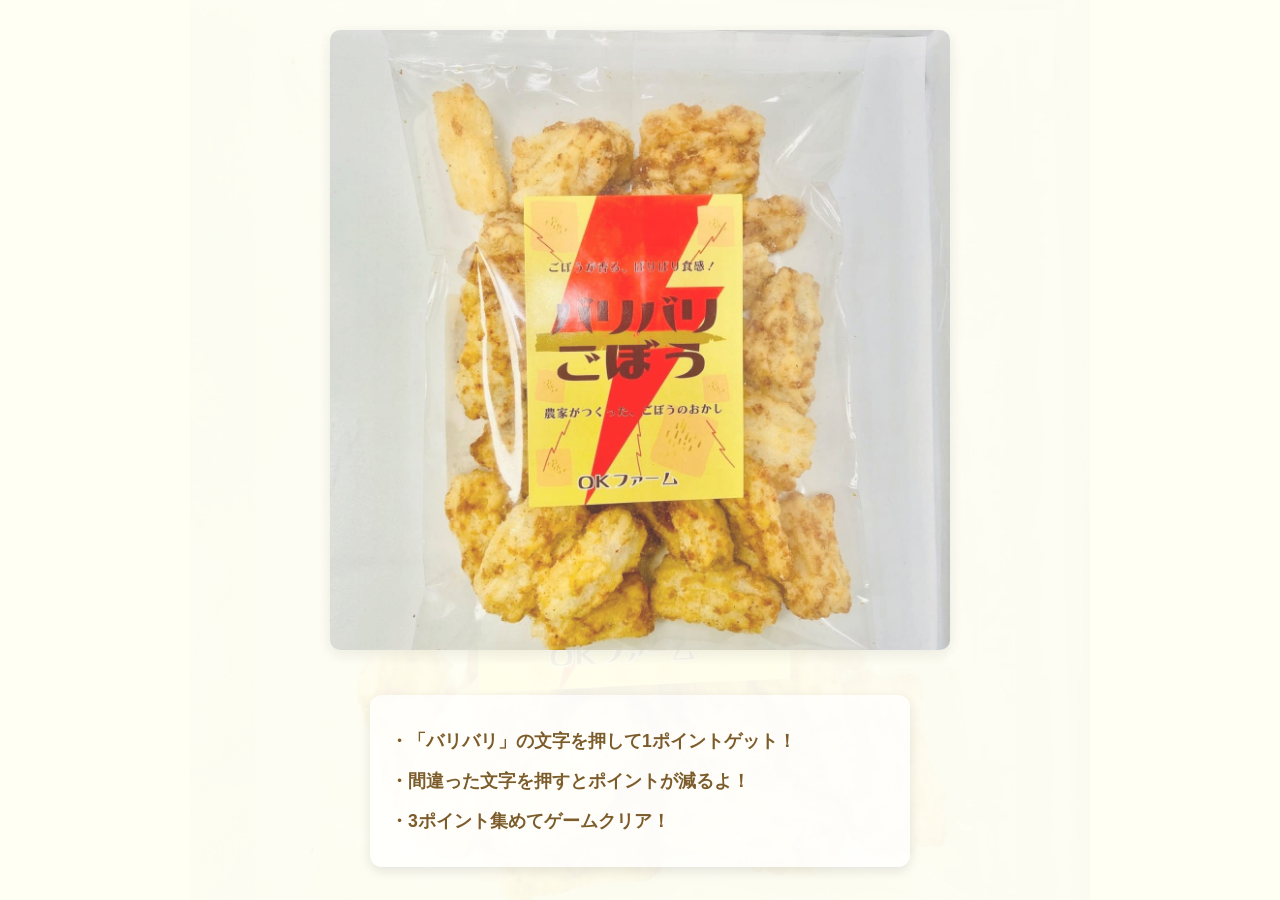
==== index.html @ 271e3c92 "feat: スタート画面にバリバリごぼうの画像を追加し、スタイリングを適用" ====
<!DOCTYPE html>
<html lang="ja">
<head>
  <meta charset="UTF-8">
  <meta name="viewport" content="width=device-width, initial-scale=1.0, maximum-scale=1.0, user-scalable=no">
  <meta name="mobile-web-app-capable" content="yes">
  <meta name="apple-mobile-web-app-capable" content="yes">
  <title>バリバリごぼうゲーム</title>
  <link rel="stylesheet" href="style.css">
</head>
<body>
  <div id="cover-image">
    <img src="baribari-photo.jpg" alt="バリバリごぼう" id="cover-gobou">
    <div id="start-screen" class="screen">
      <h1>バリバリごぼうゲーム</h1>
      <img src="baribari-photo.jpg" alt="バリバリごぼうイラスト" class="start-screen-gobou-img">
      <div class="game-rules">
        <p>・「バリバリ」の文字を押して1ポイントゲット！</p>
        <p>・間違った文字を押すとポイントが減るよ！</p>
        <p>・3ポイント集めてゲームクリア！</p>
      </div>
      <button id="start-btn">スタート</button>
    </div>
  </div>
  
  <div id="game-screen">
    <div class="game-ui">
      <div class="score">バリバリを3つ集めろ⚡️</div>
      <div class="timer">残り時間: <span id="timer">20</span>秒</div>
    </div>
    <div id="message"></div>
    <div id="eruption-area"></div>
    <img id="gobou-img" src="baribari-photo.jpg" alt="バリバリごぼう">
  </div>
  
  <!-- クリア画面 -->
  <div id="clear-screen" class="screen" style="display: none;">
    <div class="clear-container">
      <h1>おめでとう！</h1>
      <p>あなたにはバリバリごぼうのクーポンコードをプレゼントします！</p>
      <div class="coupon-box">
        <p>バリバリごぼうが10%オフで買えるクーポンコードは</p>
        <div class="coupon-code">20252025</div>
        <p>です</p>
      </div>
      <div class="amazon-link">
        <p>クーポンコードが使えるAmazonページはこちら</p>
        <a href="https://www.amazon.co.jp/storefront?me=A8NHT3ZCZF4DP" target="_blank" class="amazon-button">
          <span>Amazonで見る</span>
        </a>
      </div>
      <button id="restart-btn" class="start-button">もう一度遊ぶ</button>
    </div>
  </div>
  
  <script src="game.js"></script>
</body>
</html>
---- style.css ----
body {
  background: #f8f5ef;
  font-family: 'Segoe UI', 'ヒラギノ角ゴ ProN', 'Hiragino Kaku Gothic ProN', Meiryo, sans-serif;
  margin: 0;
  padding: 0;
  min-height: 100vh;
  width: 100%;
  touch-action: manipulation;
  overflow-x: hidden;
}

/* ゲーム中のみスクロールを無効化 */
body.game-active {
  height: 100vh;
  overflow: hidden;
  position: fixed;
  width: 100%;
}

/* ゲーム画面 */
#game-screen {
  position: fixed;
  left: 0;
  top: 0;
  width: 100vw;
  height: 100vh;
  display: none; /* 初期は非表示 */
  flex-direction: column;
  justify-content: space-between;
  align-items: center;
  background: #f8f5ef;
  z-index: 100;
  overflow: hidden;
}
.game-ui {
  position: fixed;
  top: 20px;
  left: 0;
  width: 100%;
  display: flex;
  justify-content: space-between;
  padding: 0 20px;
  box-sizing: border-box;
  z-index: 100;
  pointer-events: none;
}

.score {
  font-size: 2em;
  color: #7c5c2b;
  background: rgba(255, 255, 255, 0.8);
  padding: 10px 20px;
  border-radius: 30px;
  box-shadow: 0 3px 10px rgba(0, 0, 0, 0.15);
  margin: 10px;
  font-weight: bold;
}

.timer {
  font-size: 2em;
  color: #7c5c2b;
  background: rgba(255, 255, 255, 0.8);
  padding: 10px 20px;
  border-radius: 30px;
  box-shadow: 0 3px 10px rgba(0, 0, 0, 0.15);
  margin: 10px;
  font-weight: bold;
}

@media (max-width: 768px) {
  .score, .timer {
    font-size: 1.5em;
    padding: 6px 12px;
    margin: 6px;
  }
  
  .clear-container h1 {
    font-size: 2em;
  }
  
  .clear-container p {
    font-size: 1em;
  }
  
  .coupon-box {
    padding: 12px;
    margin: 15px 0;
  }
  
  .coupon-code {
    font-size: 1.5em;
    padding: 8px 12px;
  }
  
  .amazon-button {
    padding: 10px 20px;
    font-size: 1em;
  }
  
  #restart-btn {
    margin-top: 20px;
    padding: 10px 20px;
    font-size: 1.1em;
  }
}
#message {
  position: fixed;
  top: 70px;
  left: 50%;
  transform: translateX(-50%);
  font-size: 1.8em;
  color: #e67e22;
  font-weight: bold;
  background: rgba(255, 255, 255, 0.8);
  padding: 10px 25px;
  border-radius: 30px;
  box-shadow: 0 3px 10px rgba(0, 0, 0, 0.2);
  z-index: 100;
  text-align: center;
  min-width: 200px;
  pointer-events: none;
  opacity: 0;
  transition: opacity 0.3s ease;
}

#message.show {
  opacity: 1;
}
#cover-image {
  position: fixed;
  left: 0;
  top: 0;
  width: 100vw;
  height: 100vh;
  background: #fffbe9;
  display: flex;
  align-items: center;
  justify-content: center;
  z-index: 300;
  position: relative;
}
#start-screen.screen {
  position: absolute;
  left: 0;
  top: 0;
  width: 100vw;
  height: 100vh;
  background: transparent;
  display: flex;
  flex-direction: column;
  align-items: center;
  justify-content: center;
  z-index: 2;
}
#cover-gobou {
  width: 100vw;
  height: 100vh;
  object-fit: contain;
  display: block;
  max-width: 100vw;
  max-height: 100vh;
  opacity: 0.5;
  position: absolute;
  left: 0;
  top: 0;
  z-index: 1;
}
#gobou-img {
  position: fixed;
  left: 50%;
  bottom: 0;
  transform: translateX(-50%);
  width: 90%;
  max-width: 400px;
  height: auto;
  max-height: 30vh;
  object-fit: contain;
  z-index: 10;
  user-select: none;
  pointer-events: none;
  background: #fffbe9;
  box-shadow: 0 -2px 20px #e7c87a33;
  border-radius: 20px 20px 0 0;
  padding: 10px 10px 0;
  box-sizing: border-box;
}
@media (max-width: 600px) {
  #gobou-img {
    width: 95vw;
    height: 18vw;
    min-height: 60px;
    max-width: 99vw;
    left: 50%;
    bottom: 0;
    transform: translateX(-50%);
  }
  #cover-gobou {
    width: 100vw;
    height: 100vh;
    max-width: 100vw;
    max-height: 100vh;
  }
}
#eruption-area {
  position: fixed;
  left: 0;
  bottom: 120px;
  width: 100vw;
  height: 70vh;
  pointer-events: none;
  z-index: 20;
}
.eruption-word {
  position: fixed;
  font-size: 3em;
  font-weight: bold;
  color: #b86b1b;
  text-shadow: 2px 2px 8px #fff6e0, 0 0 8px #d8b36a;
  cursor: pointer;
  user-select: none;
  pointer-events: auto;
  opacity: 0;
  animation: eruption 5s linear forwards;
  will-change: transform, opacity;
  -webkit-tap-highlight-color: transparent;
  min-width: 120px;
  text-align: center;
  padding: 10px;
  z-index: 1000;
}

@media (max-width: 768px) {
  .eruption-word {
    font-size: 2.5em;
    min-width: 100px;
  }
}

@keyframes eruption {
  0% {
    opacity: 0;
    transform: translate(0, 0) scale(0.9);
  }
  5% {
    opacity: 1;
  }
  95% {
    opacity: 1;
  }
  100% {
    opacity: 0;
    transform: translate(
      var(--end-x, 0),
      var(--end-y, -80vh)
    ) scale(1);
  }
}
#start-screen.screen {
  position: fixed;
  left: 0;
  top: 0;
  width: 100vw;
  height: 100vh;
  background: rgba(255,255,245,0.9);
  display: flex;
  flex-direction: column;
  align-items: center;
  justify-content: center;
  z-index: 200;
  padding: 20px;
  box-sizing: border-box;
}

/* ゲームルールのスタイル */
.game-rules {
  margin: 25px 0;
  padding: 20px;
  background: rgba(255, 255, 255, 0.7);
  border-radius: 12px;
  box-shadow: 0 4px 12px rgba(0, 0, 0, 0.1);
  max-width: 500px;
  width: 90%;
  text-align: left;
}

.game-rules p {
  margin: 12px 0;
  font-size: 1.1em;
  color: #7c5c2b;
  font-weight: bold;
  line-height: 1.6;
}

/* スタート画面のバリバリごぼう画像 */
.start-screen-gobou-img {
  max-width: 50%;
  height: auto;
  display: block;
  margin: 20px auto;
  opacity: 0.8;
  box-shadow: 0 4px 15px rgba(0, 0, 0, 0.1);
  border-radius: 10px;
}

/* モバイル対応 */
@media (max-width: 768px) {
  .game-rules {
    padding: 15px;
    margin: 20px 0;
  }
  
  .game-rules p {
    font-size: 1em;
    margin: 10px 0;
  }

  .start-screen-gobou-img {
    max-width: 60%;
    margin: 15px auto;
  }

  .game-rules {
    margin-top: 15px;
  }
}
#start-btn {
  font-size: 1.5em;
  padding: 0.6em 2em;
  background: #f7d27a;
  border: none;
  border-radius: 12px;
  color: #7c5c2b;
  font-weight: bold;
  box-shadow: 0 2px 8px #e7c87a66;
  cursor: pointer;
  margin-top: 1em;
  transition: background 0.2s;
}
#start-btn:hover, #restart-btn:hover {
  background: #ffe7a7;
  transform: translateY(-2px);
  box-shadow: 0 4px 12px rgba(0, 0, 0, 0.2);
}

#start-btn:active, #restart-btn:active {
  transform: translateY(0);
  box-shadow: 0 2px 6px rgba(0, 0, 0, 0.2);
}

/* クリア画面 */
#clear-screen {
  position: fixed;
  top: 0;
  left: 0;
  width: 100%;
  height: 100%;
  background: #fff9e6;
  display: none;
  flex-direction: column;
  justify-content: flex-start;
  align-items: center;
  text-align: center;
  padding: 20px;
  overflow-y: auto;
  -webkit-overflow-scrolling: touch;
  z-index: 500;
  box-sizing: border-box;
  pointer-events: auto;
}

.clear-container {
  max-width: 600px;
  width: 90%;
  background: white;
  padding: 30px;
  border-radius: 20px;
  box-shadow: 0 10px 30px rgba(0, 0, 0, 0.1);
  margin: 30px 0;
  box-sizing: border-box;
}

.clear-container h1 {
  color: #e67e22;
  margin-bottom: 20px;
  font-size: 2.5em;
}

.clear-container p {
  font-size: 1.2em;
  line-height: 1.6;
  margin-bottom: 20px;
  color: #333;
}

.coupon-box {
  background: #fff8e1;
  border: 2px dashed #ffc107;
  border-radius: 10px;
  padding: 15px;
  margin: 20px 0;
  box-sizing: border-box;
  word-break: break-all;
}

.coupon-code {
  font-size: 2em;
  font-weight: bold;
  color: #e67e22;
  margin: 15px 0;
  letter-spacing: 2px;
  text-shadow: 1px 1px 2px rgba(0,0,0,0.1);
  background: #fff;
  padding: 10px 15px;
  border-radius: 8px;
  display: inline-block;
  border: 2px solid #ff9800;
  word-break: break-all;
  width: 90%;
  max-width: 300px;
  box-sizing: border-box;
  font-family: monospace;
}

.amazon-link {
  margin: 30px 0;
}

.amazon-link p {
  margin-bottom: 15px;
  color: #555;
}

.amazon-button {
  display: inline-block;
  background: #ff9900;
  color: white !important;
  text-decoration: none;
  padding: 12px 25px;
  border-radius: 30px;
  font-weight: bold;
  font-size: 1.1em;
  transition: all 0.3s ease;
  box-shadow: 0 4px 8px rgba(255, 153, 0, 0.3);
}

.amazon-button:hover {
  background: #e68a00;
  transform: translateY(-2px);
  box-shadow: 0 6px 12px rgba(255, 153, 0, 0.4);
}

.amazon-button:active {
  transform: translateY(0);
}

#restart-btn {
  margin-top: 30px;
  font-size: 1.2em;
  padding: 12px 30px;
  background: #f7d27a;
  border: none;
  border-radius: 30px;
  color: #7c5c2b;
  font-weight: bold;
  cursor: pointer;
  transition: all 0.3s ease;
  box-shadow: 0 4px 8px rgba(0, 0, 0, 0.1);
}
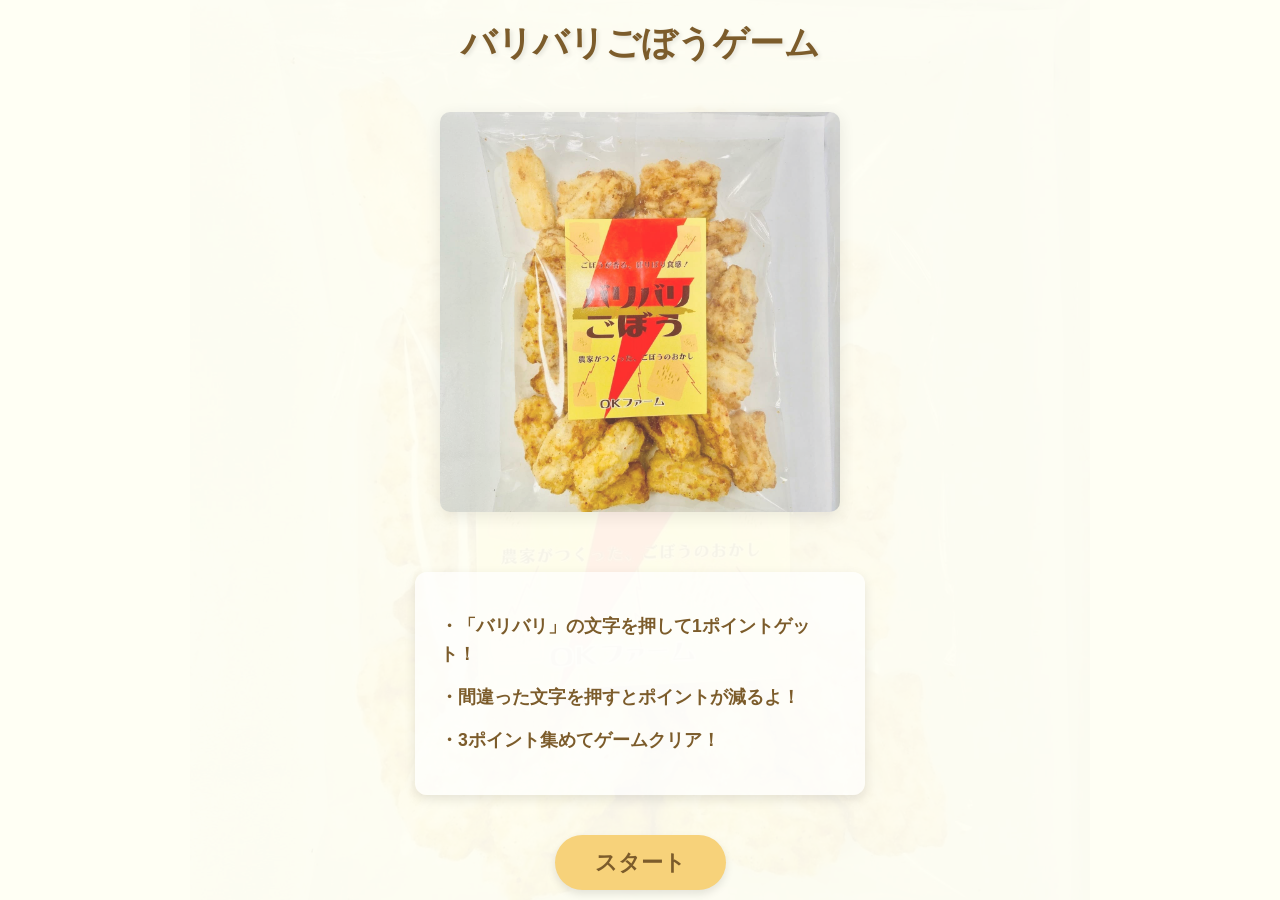
==== commit b6a23db8: "クリア画面のメッセージを更新し、SNSボタンを追加" ====
--- a/index.html
+++ b/index.html
@@ -37,16 +37,22 @@
   <div id="clear-screen" class="screen" style="display: none;">
     <div class="clear-container">
       <h1>おめでとう！</h1>
-      <p>あなたにはバリバリごぼうのクーポンコードをプレゼントします！</p>
+      <p><strong>バリバリごぼうの<br>Amazonクーポンコードをプレゼントします！</strong></p>
       <div class="coupon-box">
         <p>バリバリごぼうが10%オフで買えるクーポンコードは</p>
         <div class="coupon-code">20252025</div>
-        <p>です</p>
+        <p class="screenshot-reminder">※スクリーンショットをしておいてね</p>
       </div>
       <div class="amazon-link">
         <p>クーポンコードが使えるAmazonページはこちら</p>
         <a href="https://www.amazon.co.jp/storefront?me=A8NHT3ZCZF4DP" target="_blank" class="amazon-button">
           <span>Amazonで見る</span>
+        </a>
+      </div>
+      <div class="sns-link">
+        <p>OKファームのSNSはこちら</p>
+        <a href="https://lit.link/okfarm" target="_blank" class="sns-button">
+          <span>SNSを見る</span>
         </a>
       </div>
       <button id="restart-btn" class="start-button">もう一度遊ぶ</button>
--- a/style.css
+++ b/style.css
@@ -3,10 +3,11 @@
   font-family: 'Segoe UI', 'ヒラギノ角ゴ ProN', 'Hiragino Kaku Gothic ProN', Meiryo, sans-serif;
   margin: 0;
   padding: 0;
-  min-height: 100vh;
   width: 100%;
+  height: 100vh;
+  overflow: hidden;
+  position: fixed;
   touch-action: manipulation;
-  overflow-x: hidden;
 }
 
 /* ゲーム中のみスクロールを無効化 */
@@ -265,20 +266,31 @@
   display: flex;
   flex-direction: column;
   align-items: center;
-  justify-content: center;
-  z-index: 200;
+  justify-content: space-evenly;
+  z-index: 300;
   padding: 20px;
   box-sizing: border-box;
+  overflow-y: hidden;
+  -webkit-overflow-scrolling: auto;
+  pointer-events: auto;
+}
+
+#start-screen.screen h1 {
+  color: #7c5c2b;
+  font-size: 2.2em;
+  text-align: center;
+  margin: 0 0 15px 0;
+  text-shadow: 2px 2px 4px rgba(0, 0, 0, 0.1);
 }
 
 /* ゲームルールのスタイル */
 .game-rules {
-  margin: 25px 0;
-  padding: 20px;
+  margin: 10px 0;
+  padding: 15px;
   background: rgba(255, 255, 255, 0.7);
   border-radius: 12px;
   box-shadow: 0 4px 12px rgba(0, 0, 0, 0.1);
-  max-width: 500px;
+  max-width: 400px;
   width: 90%;
   text-align: left;
 }
@@ -293,10 +305,11 @@
 
 /* スタート画面のバリバリごぼう画像 */
 .start-screen-gobou-img {
-  max-width: 50%;
+  max-width: 250px;
+  width: 70%;
   height: auto;
   display: block;
-  margin: 20px auto;
+  margin: 0 auto;
   opacity: 0.8;
   box-shadow: 0 4px 15px rgba(0, 0, 0, 0.1);
   border-radius: 10px;
@@ -306,35 +319,70 @@
 @media (max-width: 768px) {
   .game-rules {
     padding: 15px;
-    margin: 20px 0;
+    margin: 15px 0;
+    width: 95%;
   }
   
   .game-rules p {
-    font-size: 1em;
-    margin: 10px 0;
+    font-size: 0.95em;
+    margin: 12px 0;
+    line-height: 1.5;
   }
 
   .start-screen-gobou-img {
-    max-width: 60%;
+    max-width: 250px;
+    width: 85%;
     margin: 15px auto;
   }
 
+  #start-btn {
+    margin-top: 10px;
+    padding: 12px 25px;
+    font-size: 1.2em;
+  }
+
+  #start-screen.screen {
+    padding: 15px;
+    justify-content: flex-start;
+    padding-top: 30px;
+  }
+}
+/* PC向けスタイル */
+@media (min-width: 769px) {
+  .start-screen-gobou-img {
+    max-width: 400px;
+    margin: 30px auto;
+  }
+
   .game-rules {
-    margin-top: 15px;
-  }
-}
+    margin: 30px 0;
+    padding: 25px;
+  }
+
+  .game-rules p {
+    font-size: 1.1em;
+    margin: 15px 0;
+  }
+
+  #start-btn {
+    margin-top: 20px;
+    font-size: 1.6em;
+    padding: 12px 40px;
+  }
+}
+
 #start-btn {
-  font-size: 1.5em;
-  padding: 0.6em 2em;
+  font-size: 1.4em;
+  padding: 12px 40px;
   background: #f7d27a;
   border: none;
-  border-radius: 12px;
+  border-radius: 30px;
   color: #7c5c2b;
   font-weight: bold;
-  box-shadow: 0 2px 8px #e7c87a66;
+  box-shadow: 0 4px 8px rgba(0, 0, 0, 0.1);
   cursor: pointer;
-  margin-top: 1em;
-  transition: background 0.2s;
+  margin: 10px 0;
+  transition: all 0.2s ease;
 }
 #start-btn:hover, #restart-btn:hover {
   background: #ffe7a7;
@@ -421,6 +469,15 @@
   font-family: monospace;
 }
 
+.screenshot-reminder {
+  color: #e67e22;
+  font-size: 0.9em;
+  margin-top: 10px;
+  font-weight: bold;
+  text-align: center;
+  width: 100%;
+}
+
 .amazon-link {
   margin: 30px 0;
 }
@@ -453,6 +510,39 @@
   transform: translateY(0);
 }
 
+/* SNSリンク */
+.sns-link {
+  margin: 20px 0 30px;
+}
+
+.sns-link p {
+  margin-bottom: 15px;
+  color: #555;
+}
+
+.sns-button {
+  display: inline-block;
+  background: #3b5998; /* Facebookの青をベースに */
+  color: white !important;
+  text-decoration: none;
+  padding: 12px 25px;
+  border-radius: 30px;
+  font-weight: bold;
+  font-size: 1.1em;
+  transition: all 0.3s ease;
+  box-shadow: 0 4px 8px rgba(59, 89, 152, 0.3);
+}
+
+.sns-button:hover {
+  background: #2d4373;
+  transform: translateY(-2px);
+  box-shadow: 0 6px 12px rgba(59, 89, 152, 0.4);
+}
+
+.sns-button:active {
+  transform: translateY(0);
+}
+
 #restart-btn {
   margin-top: 30px;
   font-size: 1.2em;
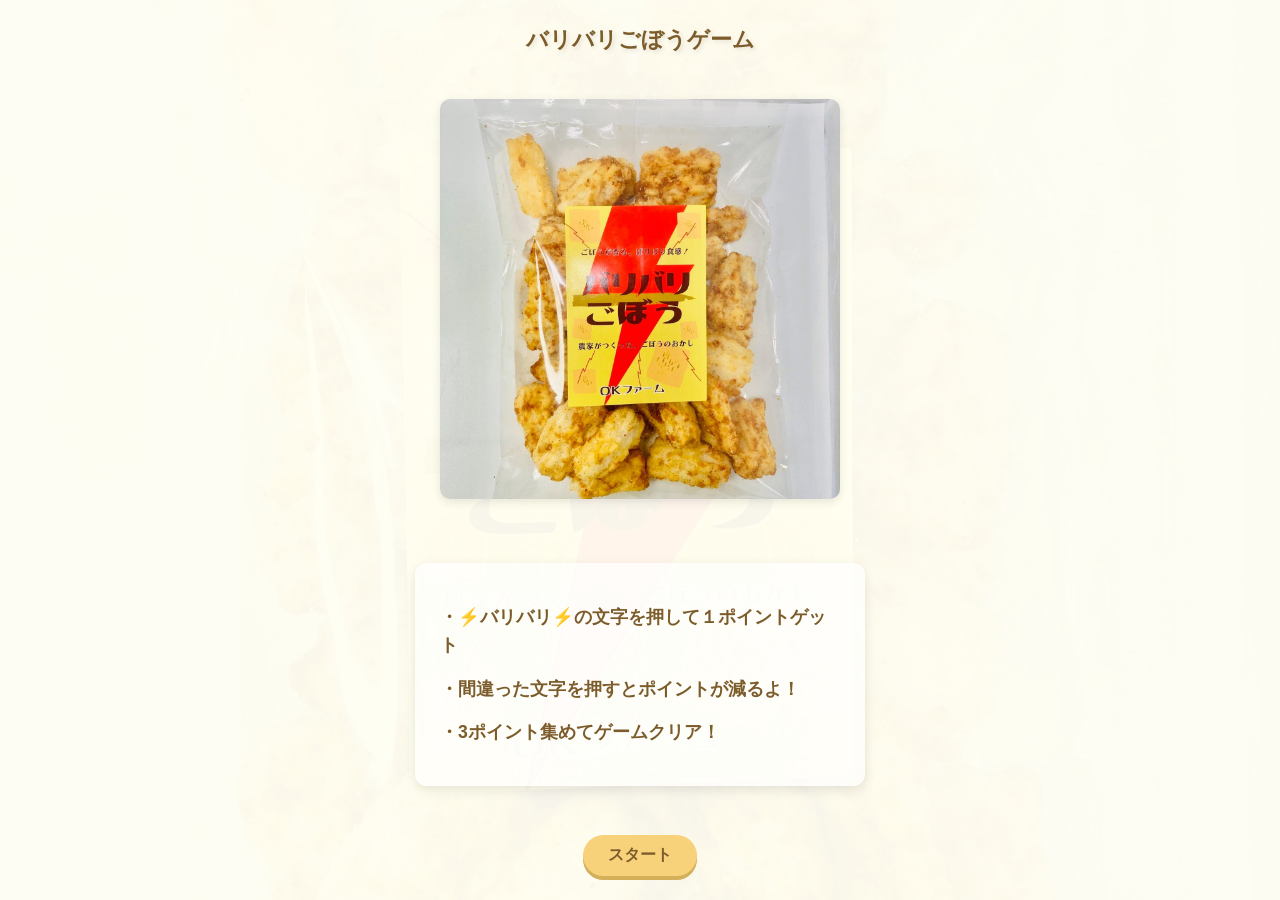
==== commit c69f81b5: "スマホ表示の再調整と文言修正" ====
--- a/index.html
+++ b/index.html
@@ -15,7 +15,7 @@
       <h1>バリバリごぼうゲーム</h1>
       <img src="baribari-photo.jpg" alt="バリバリごぼうイラスト" class="start-screen-gobou-img">
       <div class="game-rules">
-        <p>・「バリバリ」の文字を押して1ポイントゲット！</p>
+        <p>・⚡️<strong>バリバリ</strong>⚡️の文字を押して１ポイントゲット</p>
         <p>・間違った文字を押すとポイントが減るよ！</p>
         <p>・3ポイント集めてゲームクリア！</p>
       </div>
--- a/style.css
+++ b/style.css
@@ -70,9 +70,9 @@
 
 @media (max-width: 768px) {
   .score, .timer {
-    font-size: 1.5em;
-    padding: 6px 12px;
-    margin: 6px;
+    font-size: 1.2em;
+    padding: 5px 10px;
+    margin: 5px;
   }
   
   .clear-container h1 {
@@ -154,13 +154,11 @@
   z-index: 2;
 }
 #cover-gobou {
-  width: 100vw;
-  height: 100vh;
-  object-fit: contain;
+  width: 100%;
+  height: 100%;
+  object-fit: cover;
   display: block;
-  max-width: 100vw;
-  max-height: 100vh;
-  opacity: 0.5;
+  opacity: 0.4;
   position: absolute;
   left: 0;
   top: 0;
@@ -187,13 +185,14 @@
 }
 @media (max-width: 600px) {
   #gobou-img {
-    width: 95vw;
-    height: 18vw;
-    min-height: 60px;
-    max-width: 99vw;
+    width: 90vw;
+    height: 15vw;
+    min-height: 50px;
+    max-width: 95vw;
     left: 50%;
     bottom: 0;
     transform: translateX(-50%);
+    padding: 5px 5px 0;
   }
   #cover-gobou {
     width: 100vw;
@@ -277,9 +276,9 @@
 
 #start-screen.screen h1 {
   color: #7c5c2b;
-  font-size: 2.2em;
+  font-size: 1.4em;
   text-align: center;
-  margin: 0 0 15px 0;
+  margin: 0 15px 10px 15px;
   text-shadow: 2px 2px 4px rgba(0, 0, 0, 0.1);
 }
 
@@ -305,14 +304,12 @@
 
 /* スタート画面のバリバリごぼう画像 */
 .start-screen-gobou-img {
+  width: 70%;
   max-width: 250px;
-  width: 70%;
   height: auto;
-  display: block;
-  margin: 0 auto;
-  opacity: 0.8;
-  box-shadow: 0 4px 15px rgba(0, 0, 0, 0.1);
   border-radius: 10px;
+  margin: 0 auto 15px;
+  box-shadow: 0 3px 10px rgba(0, 0, 0, 0.1);
 }
 
 /* モバイル対応 */
@@ -330,8 +327,7 @@
   }
 
   .start-screen-gobou-img {
-    max-width: 250px;
-    width: 85%;
+    width: 75%;
     margin: 15px auto;
   }
 
@@ -372,18 +368,20 @@
 }
 
 #start-btn {
-  font-size: 1.4em;
-  padding: 12px 40px;
+  margin-top: 15px;
+  font-size: 1em;
+  padding: 10px 25px;
   background: #f7d27a;
+  color: #7c5c2b;
   border: none;
-  border-radius: 30px;
-  color: #7c5c2b;
-  font-weight: bold;
-  box-shadow: 0 4px 8px rgba(0, 0, 0, 0.1);
+  border-radius: 50px;
   cursor: pointer;
-  margin: 10px 0;
-  transition: all 0.2s ease;
-}
+  box-shadow: 0 4px 0 #d4b05a;
+  transition: all 0.2s;
+  font-weight: bold;
+  z-index: 10;
+}
+
 #start-btn:hover, #restart-btn:hover {
   background: #ffe7a7;
   transform: translateY(-2px);
@@ -392,7 +390,6 @@
 
 #start-btn:active, #restart-btn:active {
   transform: translateY(0);
-  box-shadow: 0 2px 6px rgba(0, 0, 0, 0.2);
 }
 
 /* クリア画面 */
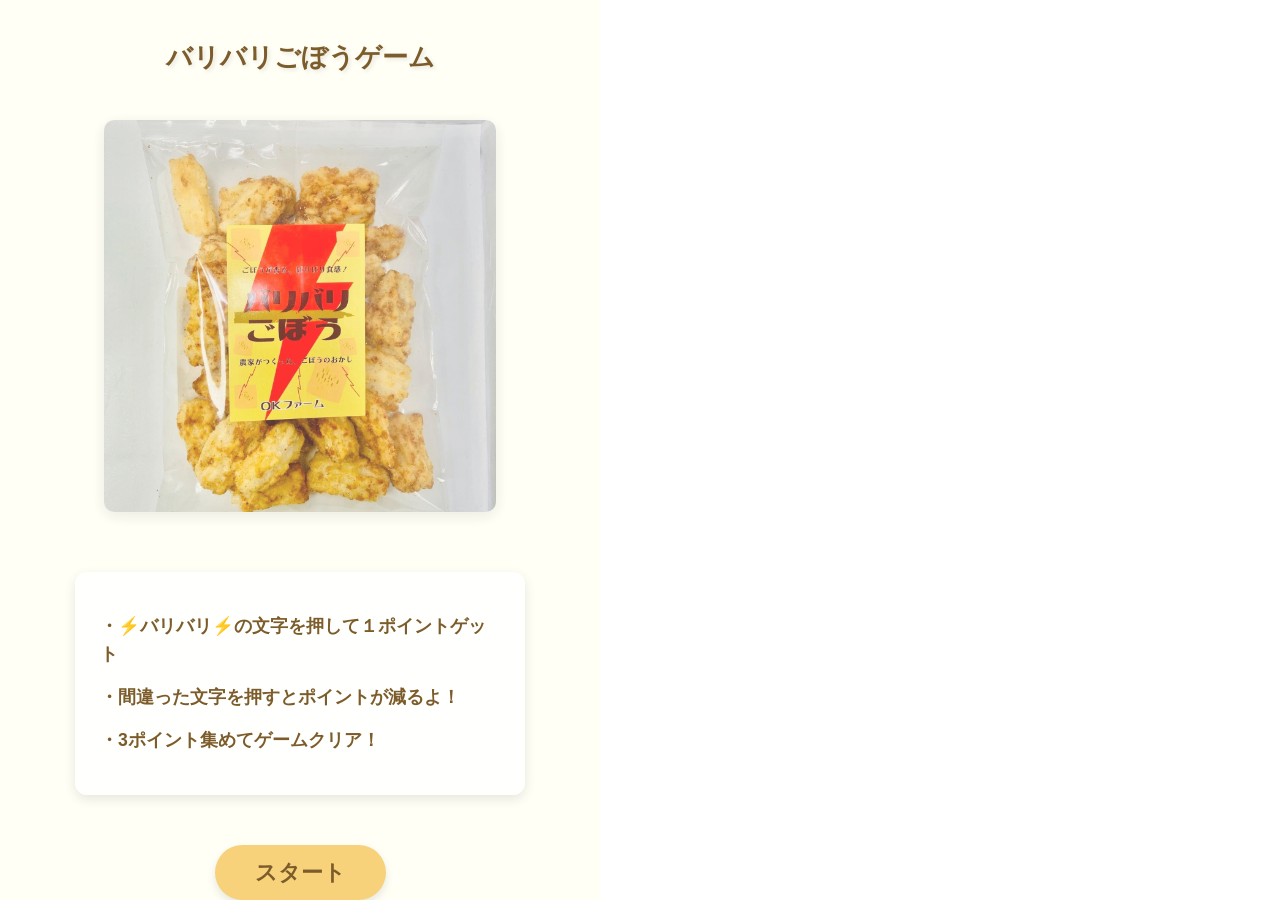
==== commit 9074d663: "スタート画面のスクロール問題を修正し、不要な背景画像を削除" ====
--- a/index.html
+++ b/index.html
@@ -10,7 +10,6 @@
 </head>
 <body>
   <div id="cover-image">
-    <img src="baribari-photo.jpg" alt="バリバリごぼう" id="cover-gobou">
     <div id="start-screen" class="screen">
       <h1>バリバリごぼうゲーム</h1>
       <img src="baribari-photo.jpg" alt="バリバリごぼうイラスト" class="start-screen-gobou-img">
--- a/style.css
+++ b/style.css
@@ -1,13 +1,19 @@
+html, body {
+  margin: 0;
+  padding: 0;
+  width: 100%;
+  height: 100%;
+  overflow: hidden;
+}
+
 body {
   background: #f8f5ef;
   font-family: 'Segoe UI', 'ヒラギノ角ゴ ProN', 'Hiragino Kaku Gothic ProN', Meiryo, sans-serif;
-  margin: 0;
-  padding: 0;
-  width: 100%;
-  height: 100vh;
-  overflow: hidden;
-  position: fixed;
+  position: relative;
   touch-action: manipulation;
+  -webkit-overflow-scrolling: touch;
+  height: 100%;
+  overflow-y: auto;
 }
 
 /* ゲーム中のみスクロールを無効化 */
@@ -70,9 +76,9 @@
 
 @media (max-width: 768px) {
   .score, .timer {
-    font-size: 1.2em;
-    padding: 5px 10px;
-    margin: 5px;
+    font-size: 1.5em;
+    padding: 6px 12px;
+    margin: 6px;
   }
   
   .clear-container h1 {
@@ -128,42 +134,29 @@
   opacity: 1;
 }
 #cover-image {
-  position: fixed;
-  left: 0;
-  top: 0;
-  width: 100vw;
-  height: 100vh;
-  background: #fffbe9;
+  width: 100%;
+  min-height: 100%;
+  background: #ffffff;
   display: flex;
+  flex-direction: column;
   align-items: center;
-  justify-content: center;
   z-index: 300;
-  position: relative;
+  padding: 20px 0 80px;
+  box-sizing: border-box;
 }
 #start-screen.screen {
-  position: absolute;
-  left: 0;
-  top: 0;
-  width: 100vw;
-  height: 100vh;
+  width: 100%;
+  max-width: 600px;
+  margin: 0 auto;
   background: transparent;
   display: flex;
   flex-direction: column;
   align-items: center;
-  justify-content: center;
   z-index: 2;
-}
-#cover-gobou {
-  width: 100%;
-  height: 100%;
-  object-fit: cover;
-  display: block;
-  opacity: 0.4;
-  position: absolute;
-  left: 0;
-  top: 0;
-  z-index: 1;
-}
+  padding: 20px;
+  box-sizing: border-box;
+}
+
 #gobou-img {
   position: fixed;
   left: 50%;
@@ -185,14 +178,13 @@
 }
 @media (max-width: 600px) {
   #gobou-img {
-    width: 90vw;
-    height: 15vw;
-    min-height: 50px;
-    max-width: 95vw;
+    width: 95vw;
+    height: 18vw;
+    min-height: 60px;
+    max-width: 99vw;
     left: 50%;
     bottom: 0;
     transform: translateX(-50%);
-    padding: 5px 5px 0;
   }
   #cover-gobou {
     width: 100vw;
@@ -265,25 +257,29 @@
   display: flex;
   flex-direction: column;
   align-items: center;
-  justify-content: space-evenly;
+  justify-content: flex-start; /* 上から配置するように変更 */
   z-index: 300;
-  padding: 20px;
-  box-sizing: border-box;
-  overflow-y: hidden;
-  -webkit-overflow-scrolling: auto;
+  padding: 30px 20px; /* 上下の余白を調整 */
+  box-sizing: border-box;
+  overflow-y: auto;
+  -webkit-overflow-scrolling: touch; /* スムーズなスクロールのため追加 */
   pointer-events: auto;
 }
 
 #start-screen.screen h1 {
   color: #7c5c2b;
-  font-size: 1.4em;
+  font-size: 1.6em;
   text-align: center;
-  margin: 0 15px 10px 15px;
+  margin: 10px 15px 15px 15px;
   text-shadow: 2px 2px 4px rgba(0, 0, 0, 0.1);
 }
 
 /* ゲームルールのスタイル */
 .game-rules {
+  background: rgba(255, 255, 255, 0.8);
+  border-radius: 15px;
+  padding: 12px 15px;
+  margin: 10px 0 20px;
   margin: 10px 0;
   padding: 15px;
   background: rgba(255, 255, 255, 0.7);
@@ -304,12 +300,14 @@
 
 /* スタート画面のバリバリごぼう画像 */
 .start-screen-gobou-img {
+  max-width: 250px;
   width: 70%;
-  max-width: 250px;
   height: auto;
+  display: block;
+  margin: 0 auto;
+  opacity: 0.8;
+  box-shadow: 0 4px 15px rgba(0, 0, 0, 0.1);
   border-radius: 10px;
-  margin: 0 auto 15px;
-  box-shadow: 0 3px 10px rgba(0, 0, 0, 0.1);
 }
 
 /* モバイル対応 */
@@ -327,7 +325,8 @@
   }
 
   .start-screen-gobou-img {
-    width: 75%;
+    max-width: 250px;
+    width: 85%;
     margin: 15px auto;
   }
 
@@ -368,20 +367,20 @@
 }
 
 #start-btn {
-  margin-top: 15px;
-  font-size: 1em;
-  padding: 10px 25px;
+  font-size: 1.4em;
+  padding: 12px 40px;
   background: #f7d27a;
+  border: none;
+  border-radius: 30px;
   color: #7c5c2b;
-  border: none;
-  border-radius: 50px;
+  font-weight: bold;
+  box-shadow: 0 4px 8px rgba(0, 0, 0, 0.1);
   cursor: pointer;
-  box-shadow: 0 4px 0 #d4b05a;
-  transition: all 0.2s;
-  font-weight: bold;
+  margin: 20px 0 40px;
+  transition: all 0.2s ease;
+  position: relative;
   z-index: 10;
 }
-
 #start-btn:hover, #restart-btn:hover {
   background: #ffe7a7;
   transform: translateY(-2px);
@@ -390,6 +389,7 @@
 
 #start-btn:active, #restart-btn:active {
   transform: translateY(0);
+  box-shadow: 0 2px 6px rgba(0, 0, 0, 0.2);
 }
 
 /* クリア画面 */
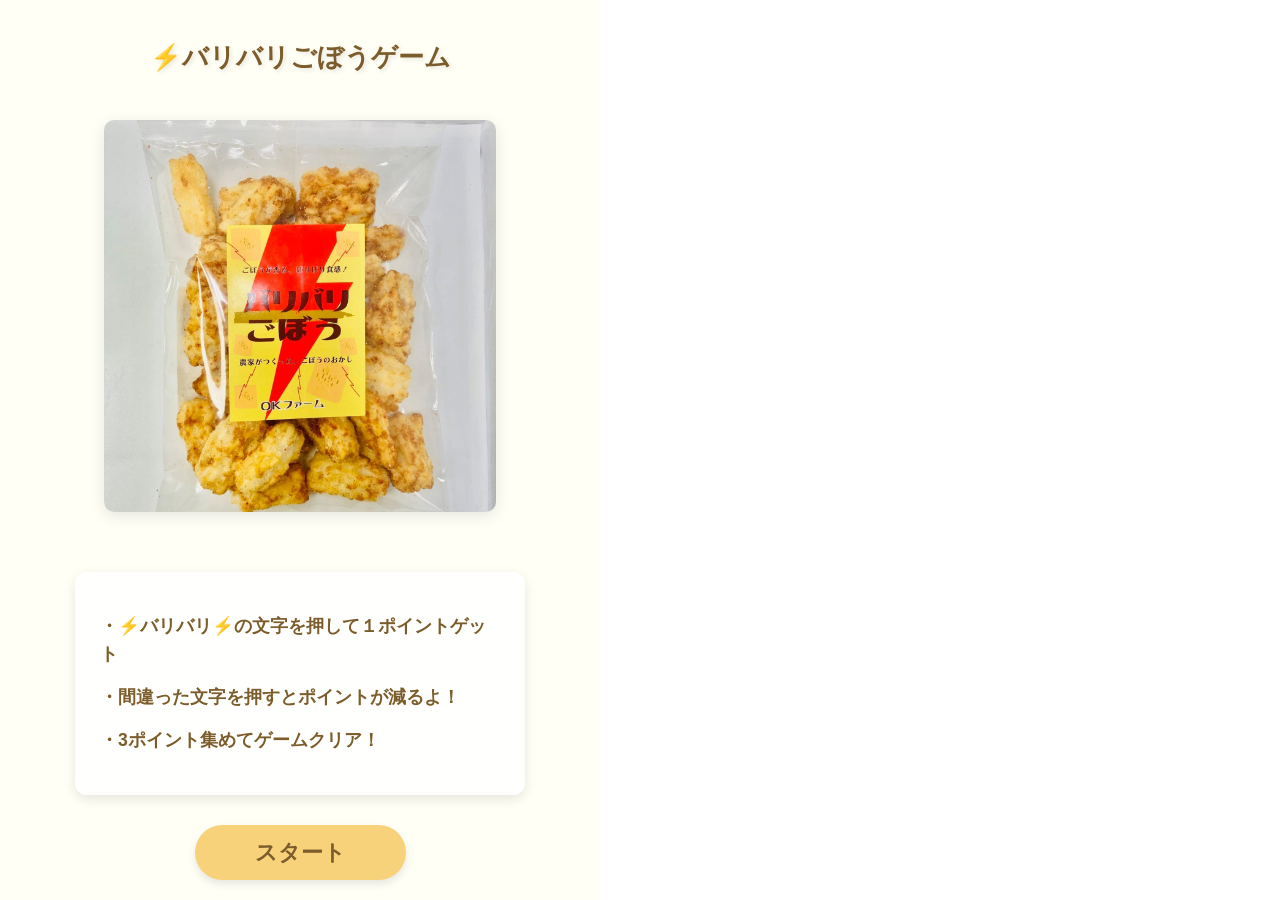
==== commit 4ad891c7: "ゲームクリア音声を追加し、オーディオ再生を改善" ====
--- a/index.html
+++ b/index.html
@@ -5,13 +5,13 @@
   <meta name="viewport" content="width=device-width, initial-scale=1.0, maximum-scale=1.0, user-scalable=no">
   <meta name="mobile-web-app-capable" content="yes">
   <meta name="apple-mobile-web-app-capable" content="yes">
-  <title>バリバリごぼうゲーム</title>
+  <title>⚡️バリバリごぼうゲーム</title>
   <link rel="stylesheet" href="style.css">
 </head>
 <body>
   <div id="cover-image">
     <div id="start-screen" class="screen">
-      <h1>バリバリごぼうゲーム</h1>
+      <h1>⚡️バリバリごぼうゲーム</h1>
       <img src="baribari-photo.jpg" alt="バリバリごぼうイラスト" class="start-screen-gobou-img">
       <div class="game-rules">
         <p>・⚡️<strong>バリバリ</strong>⚡️の文字を押して１ポイントゲット</p>
--- a/style.css
+++ b/style.css
@@ -112,26 +112,42 @@
 }
 #message {
   position: fixed;
-  top: 70px;
+  top: 50%;
   left: 50%;
-  transform: translateX(-50%);
-  font-size: 1.8em;
+  transform: translate(-50%, -50%);
+  font-size: 2.5em;
   color: #e67e22;
   font-weight: bold;
-  background: rgba(255, 255, 255, 0.8);
-  padding: 10px 25px;
-  border-radius: 30px;
-  box-shadow: 0 3px 10px rgba(0, 0, 0, 0.2);
-  z-index: 100;
+  background: rgba(255, 255, 255, 0.9);
+  padding: 20px 40px;
+  border-radius: 15px;
+  box-shadow: 0 5px 15px rgba(0, 0, 0, 0.3);
+  z-index: 1000;
   text-align: center;
-  min-width: 200px;
+  min-width: 250px;
   pointer-events: none;
   opacity: 0;
-  transition: opacity 0.3s ease;
+  transition: all 0.3s ease;
+  white-space: nowrap;
+  display: flex;
+  align-items: center;
+  justify-content: center;
+  height: auto;
 }
 
 #message.show {
   opacity: 1;
+  transform: translate(-50%, -50%) scale(1.1);
+  transition: all 0.3s ease;
+}
+
+/* モバイル対応 */
+@media (max-width: 480px) {
+  #message {
+    font-size: 2em;
+    padding: 15px 30px;
+    min-width: 200px;
+  }
 }
 #cover-image {
   width: 100%;
@@ -299,15 +315,24 @@
 }
 
 /* スタート画面のバリバリごぼう画像 */
+/* スタート画面のコンテンツ */
+.start-content {
+  display: flex;
+  flex-direction: column;
+  align-items: center;
+  width: 100%;
+  margin: 10px 0 20px;
+}
+
 .start-screen-gobou-img {
   max-width: 250px;
   width: 70%;
   height: auto;
   display: block;
-  margin: 0 auto;
-  opacity: 0.8;
+  margin: 0;
   box-shadow: 0 4px 15px rgba(0, 0, 0, 0.1);
   border-radius: 10px;
+  margin-bottom: 15px;
 }
 
 /* モバイル対応 */
@@ -368,7 +393,7 @@
 
 #start-btn {
   font-size: 1.4em;
-  padding: 12px 40px;
+  padding: 12px 60px;
   background: #f7d27a;
   border: none;
   border-radius: 30px;
@@ -376,10 +401,12 @@
   font-weight: bold;
   box-shadow: 0 4px 8px rgba(0, 0, 0, 0.1);
   cursor: pointer;
-  margin: 20px 0 40px;
+  margin: 0;
   transition: all 0.2s ease;
   position: relative;
   z-index: 10;
+  width: auto;
+  min-width: 180px;
 }
 #start-btn:hover, #restart-btn:hover {
   background: #ffe7a7;
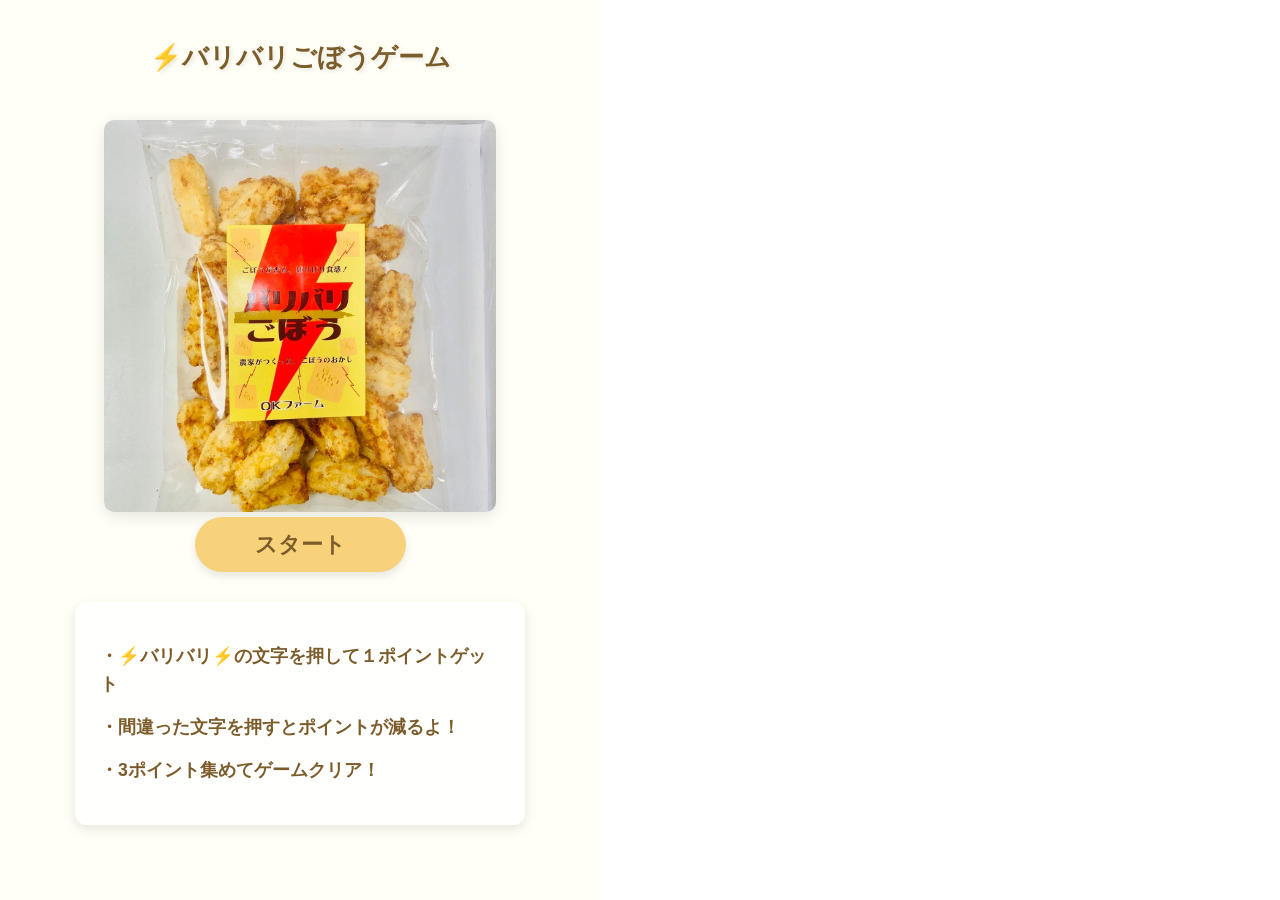
==== commit c3a741a0: "スタートボタンの位置を画像の直下に移動し、ゲーム説明文の上に配置" ====
--- a/index.html
+++ b/index.html
@@ -13,12 +13,12 @@
     <div id="start-screen" class="screen">
       <h1>⚡️バリバリごぼうゲーム</h1>
       <img src="baribari-photo.jpg" alt="バリバリごぼうイラスト" class="start-screen-gobou-img">
+      <button id="start-btn">スタート</button>
       <div class="game-rules">
         <p>・⚡️<strong>バリバリ</strong>⚡️の文字を押して１ポイントゲット</p>
         <p>・間違った文字を押すとポイントが減るよ！</p>
         <p>・3ポイント集めてゲームクリア！</p>
       </div>
-      <button id="start-btn">スタート</button>
     </div>
   </div>
   
@@ -36,10 +36,13 @@
   <div id="clear-screen" class="screen" style="display: none;">
     <div class="clear-container">
       <h1>おめでとう！</h1>
-      <p><strong>バリバリごぼうの<br>Amazonクーポンコードをプレゼントします！</strong></p>
+      <p class="clear-message"><strong>バリバリごぼうの<br>Amazonクーポンコードを<br>プレゼントします！</strong></p>
       <div class="coupon-box">
-        <p>バリバリごぼうが10%オフで買えるクーポンコードは</p>
-        <div class="coupon-code">20252025</div>
+        <p>バリバリごぼうが<br>10%オフで買える<br>クーポンコードは</p>
+        <div class="coupon-code-wrapper">
+          <span class="coupon-code">20252025</span>
+          <button class="copy-button" onclick="copyCouponCode()">クーポンコードをコピー</button>
+        </div>
         <p class="screenshot-reminder">※スクリーンショットをしておいてね</p>
       </div>
       <div class="amazon-link">
--- a/style.css
+++ b/style.css
@@ -329,10 +329,9 @@
   width: 70%;
   height: auto;
   display: block;
-  margin: 0;
+  margin: 0 auto 5px; /* 下マージンを5pxに変更 */
   box-shadow: 0 4px 15px rgba(0, 0, 0, 0.1);
   border-radius: 10px;
-  margin-bottom: 15px;
 }
 
 /* モバイル対応 */
@@ -352,13 +351,14 @@
   .start-screen-gobou-img {
     max-width: 250px;
     width: 85%;
-    margin: 15px auto;
+    margin: 15px auto 5px; /* 下マージンを5pxに変更 */
   }
 
   #start-btn {
-    margin-top: 10px;
+    margin: 0 auto; /* 中央揃え */
     padding: 12px 25px;
     font-size: 1.2em;
+    display: block; /* ブロック要素に変更 */
   }
 
   #start-screen.screen {
@@ -371,7 +371,7 @@
 @media (min-width: 769px) {
   .start-screen-gobou-img {
     max-width: 400px;
-    margin: 30px auto;
+    margin: 30px auto 5px; /* 下マージンを5pxに変更 */
   }
 
   .game-rules {
@@ -401,12 +401,13 @@
   font-weight: bold;
   box-shadow: 0 4px 8px rgba(0, 0, 0, 0.1);
   cursor: pointer;
-  margin: 0;
+  margin: 0 auto; /* 中央揃え */
   transition: all 0.2s ease;
   position: relative;
   z-index: 10;
   width: auto;
   min-width: 180px;
+  display: block; /* ブロック要素に変更 */
 }
 #start-btn:hover, #restart-btn:hover {
   background: #ffe7a7;
@@ -472,6 +473,52 @@
   margin: 20px 0;
   box-sizing: border-box;
   word-break: break-all;
+}
+
+.coupon-code-wrapper {
+  display: flex;
+  align-items: center;
+  justify-content: center;
+  gap: 10px;
+  margin: 15px 0;
+}
+
+.coupon-code {
+  font-size: 2.5rem;
+  font-weight: bold;
+  color: #e74c3c;
+  letter-spacing: 2px;
+  text-align: center;
+  border: 2px dashed #e74c3c;
+  padding: 10px 20px;
+  border-radius: 8px;
+  background-color: #fff9f9;
+}
+
+.copy-button {
+  background-color: #f8f9fa;
+  border: 1px solid #ced4da;
+  border-radius: 4px;
+  color: #495057;
+  cursor: pointer;
+  font-size: 0.9rem;
+  padding: 5px 10px;
+  transition: all 0.2s;
+}
+
+.copy-button:hover {
+  background-color: #e9ecef;
+}
+
+.copy-button:active {
+  background-color: #dee2e6;
+  transform: translateY(1px);
+}
+
+.copy-button.copied {
+  background-color: #d4edda;
+  border-color: #c3e6cb;
+  color: #155724;
 }
 
 .coupon-code {
